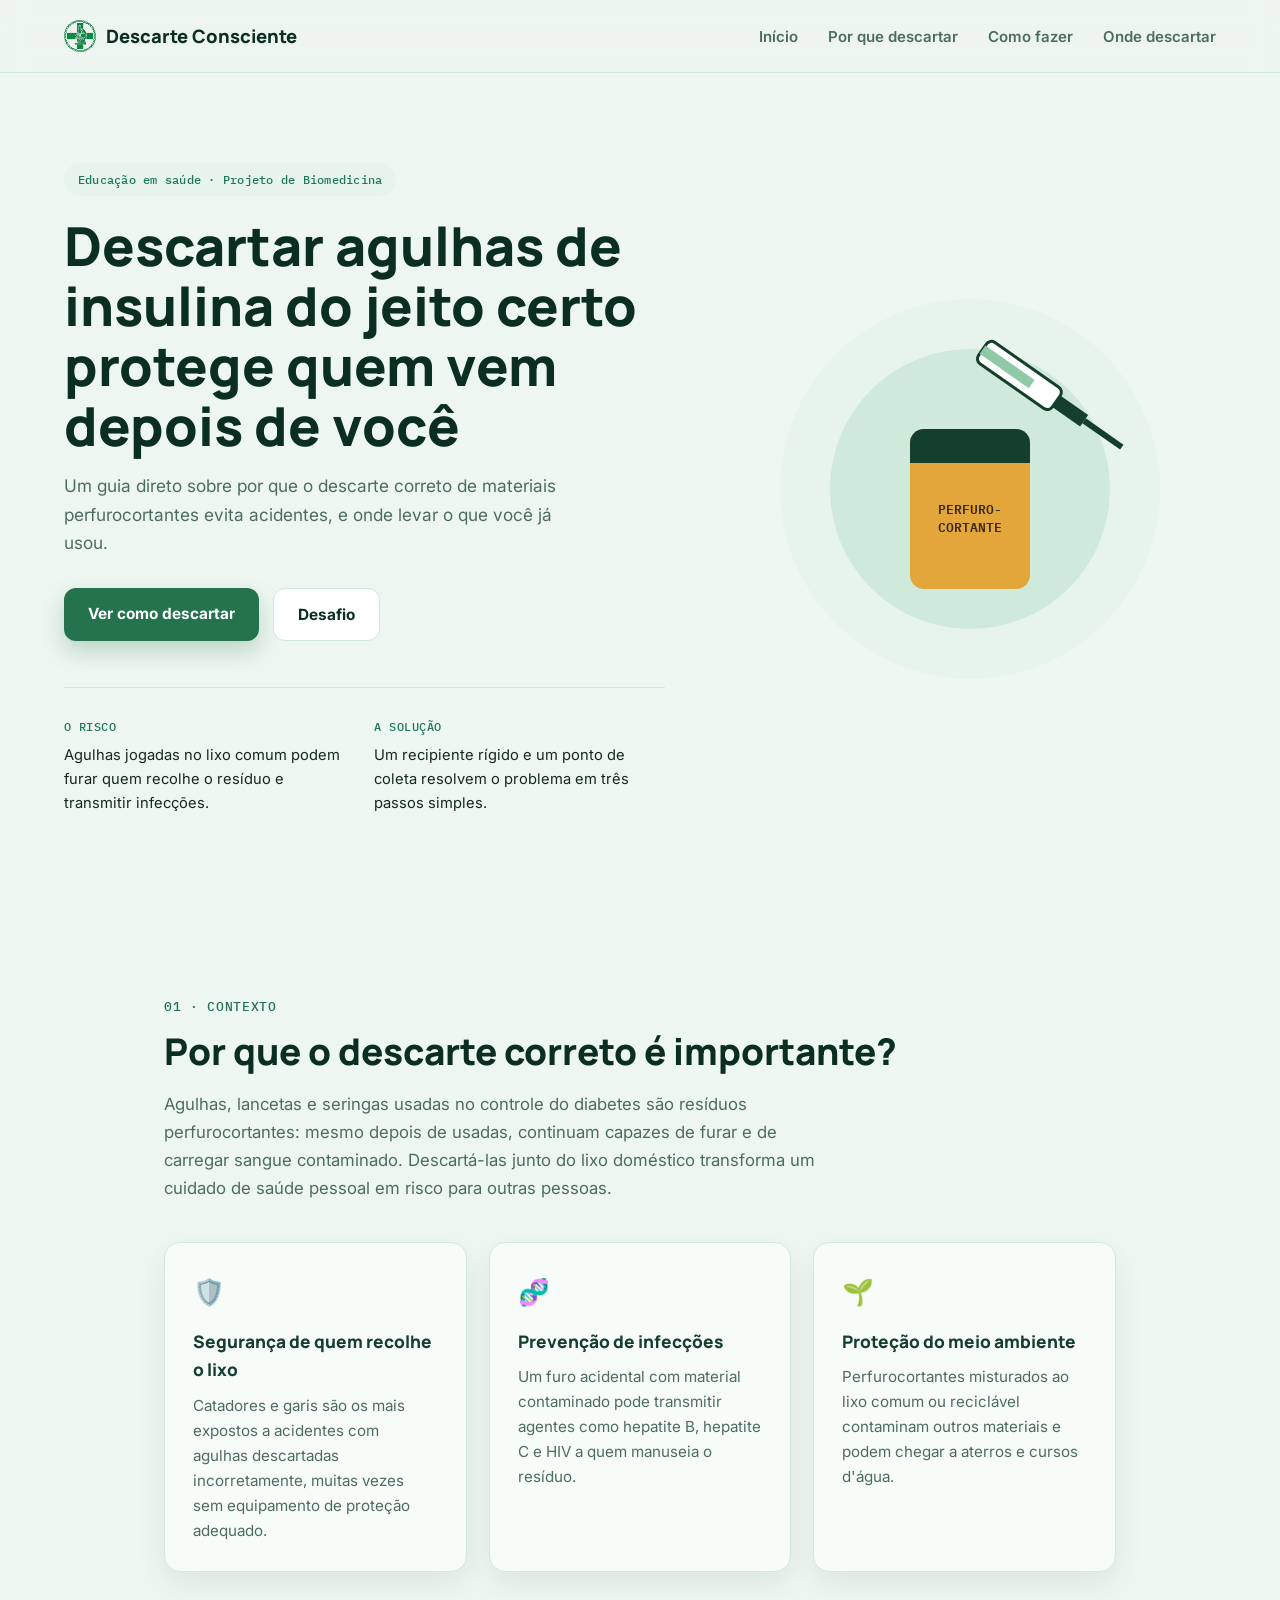
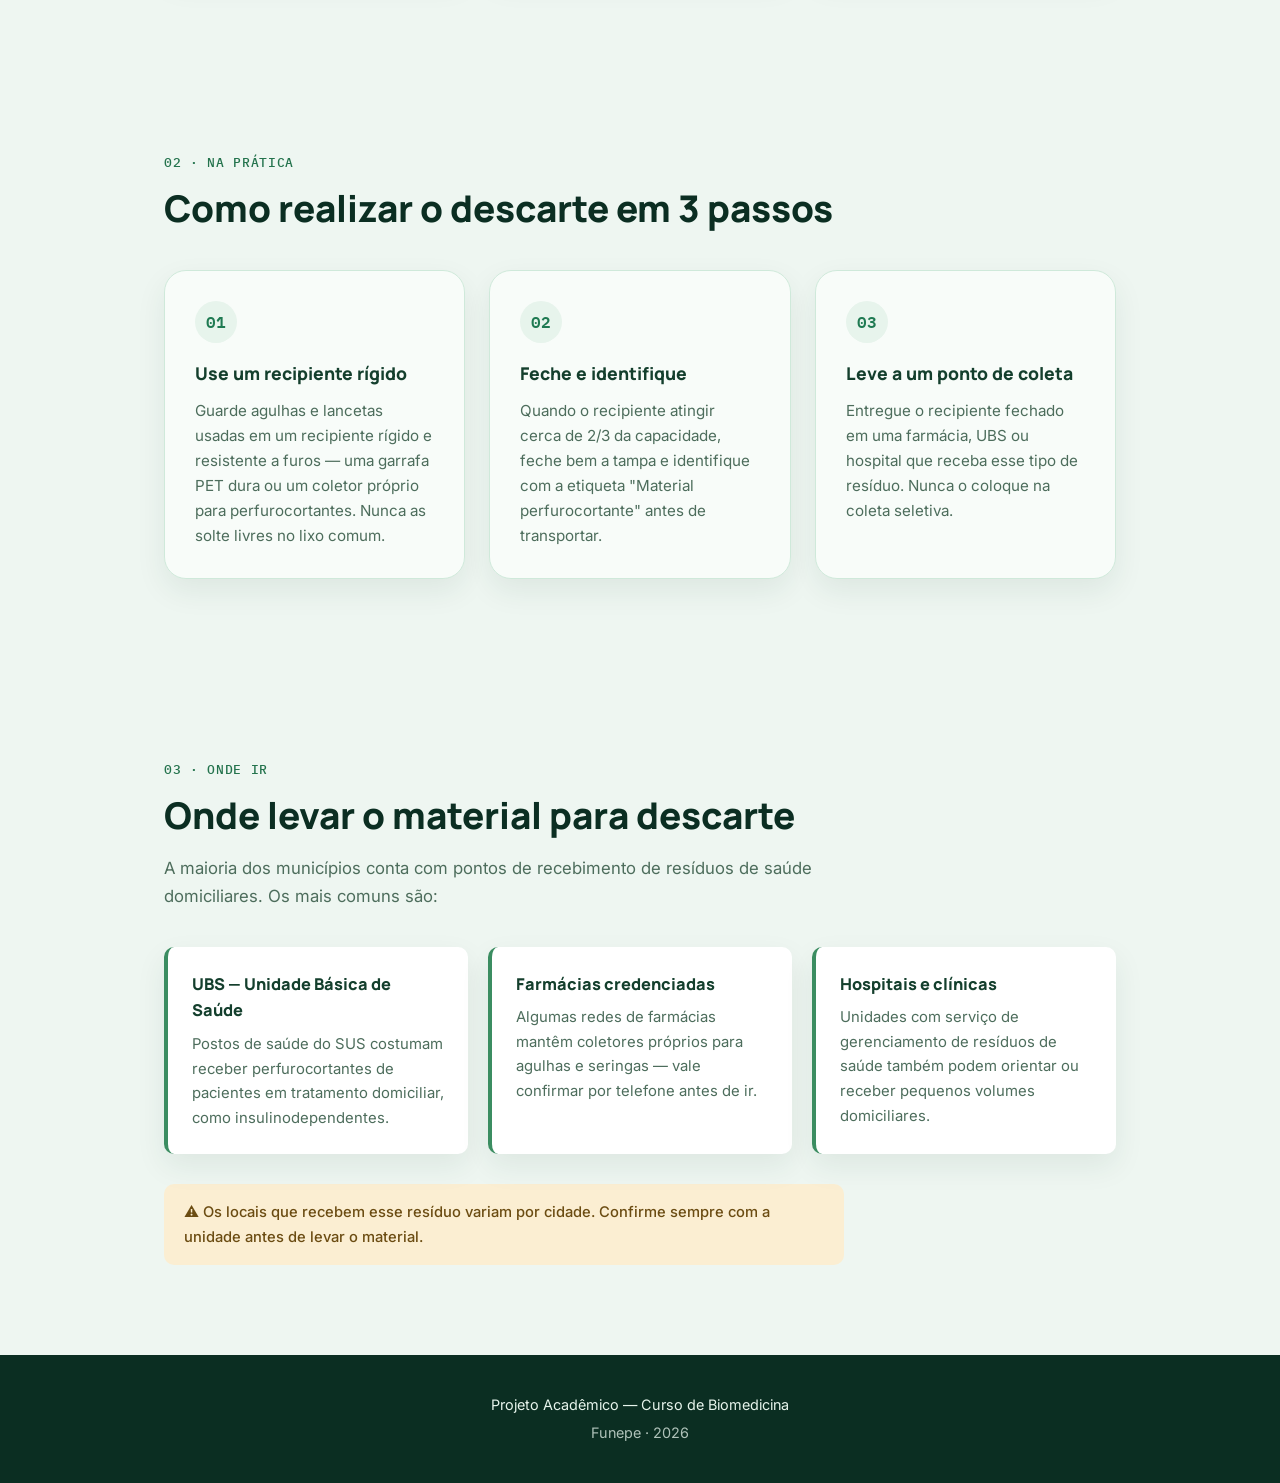
==== index.html @ 776cdbb0 "Add files via upload" ====
<!DOCTYPE html>
<html lang="pt-BR">
<head>
    <meta charset="UTF-8">
    <meta name="viewport" content="width=device-width, initial-scale=1.0">
    <title>Descarte Consciente — Descarte seguro de material perfurocortante</title>
    <meta name="description" content="Guia sobre o descarte correto de agulhas e materiais perfurocortantes usados no tratamento do diabetes: por que importa, como fazer e onde levar.">

    <link rel="preconnect" href="https://fonts.googleapis.com">
    <link rel="preconnect" href="https://fonts.gstatic.com" crossorigin>
    <link href="https://fonts.googleapis.com/css2?family=Manrope:wght@500;700;800&family=Inter:wght@400;500;600&family=IBM+Plex+Mono:wght@500&display=swap" rel="stylesheet">

    <link rel="stylesheet" href="stylesheet.css">
</head>
<body>

    <a class="skip-link" href="#inicio">Pular para o conteúdo</a>

    <header>
        <nav>
            <a href="#inicio" class="logo">
                <img class="logo-mark" src="logo.png" width="32" height="32" alt="Descarte Consciente" loading="eager">
                Descarte Consciente
            </a>

            <ul>
                <li><a href="#inicio">Início</a></li>
                <li><a href="#importancia">Por que descartar</a></li>
                <li><a href="#como">Como fazer</a></li>
                <li><a href="#locais">Onde descartar</a></li>
            </ul>
        </nav>
    </header>

    <main>

        <section id="inicio" class="hero">

            <div class="hero-content">
                <span class="eyebrow">Educação em saúde · Projeto de Biomedicina</span>

                <h1>Descartar agulhas de insulina do jeito certo protege quem vem depois de você</h1>

                <p>Um guia direto sobre por que o descarte correto de materiais perfurocortantes evita acidentes, e onde levar o que você já usou.</p>

                <div class="hero-actions">
                    <a href="#como" class="btn-primary">Ver como descartar</a>
                    <a href="https://forms.gle/UiU4omtEiHNpMWff6" class="btn-secondary">Desafio</a>
                </div>

                <dl class="hero-stats">
                    <div>
                        <dt>O risco</dt>
                        <dd>Agulhas jogadas no lixo comum podem furar quem recolhe o resíduo e transmitir infecções.</dd>
                    </div>
                    <div>
                        <dt>A solução</dt>
                        <dd>Um recipiente rígido e um ponto de coleta resolvem o problema em três passos simples.</dd>
                    </div>
                </dl>
            </div>

            <div class="hero-visual" aria-hidden="true">
                <svg viewBox="0 0 420 420" width="100%" height="100%">
                    <circle cx="210" cy="210" r="190" fill="var(--green-100)"/>
                    <circle cx="210" cy="210" r="140" fill="var(--green-200)"/>

                    <!-- coletor perfurocortante -->
                    <rect x="150" y="150" width="120" height="160" rx="14" fill="var(--amber-500)"/>
                    <rect x="150" y="150" width="120" height="34" rx="14" fill="var(--forest-800)"/>
                    <rect x="150" y="170" width="120" height="14" fill="var(--forest-800)"/>
                    <text x="210" y="235" text-anchor="middle" font-family="IBM Plex Mono, monospace" font-size="13" fill="#3a2a08" font-weight="600">PERFURO-</text>
                    <text x="210" y="253" text-anchor="middle" font-family="IBM Plex Mono, monospace" font-size="13" fill="#3a2a08" font-weight="600">CORTANTE</text>

                    <!-- seringa -->
                    <g transform="translate(230 60) rotate(35)">
                        <rect x="0" y="0" width="90" height="26" rx="6" fill="#ffffff" stroke="var(--forest-800)" stroke-width="3"/>
                        <rect x="0" y="8" width="60" height="10" fill="var(--green-300)"/>
                        <rect x="90" y="6" width="34" height="14" fill="var(--forest-800)"/>
                        <rect x="124" y="10" width="46" height="6" fill="var(--forest-800)"/>
                    </g>
                </svg>
            </div>

        </section>

        <section id="importancia">
            <span class="section-label">01 · Contexto</span>
            <h2>Por que o descarte correto é importante?</h2>

            <p>Agulhas, lancetas e seringas usadas no controle do diabetes são resíduos perfurocortantes: mesmo depois de usadas, continuam capazes de furar e de carregar sangue contaminado. Descartá-las junto do lixo doméstico transforma um cuidado de saúde pessoal em risco para outras pessoas.</p>

            <div class="grid-cards">
                <article class="info-card">
                    <div class="card-icon" aria-hidden="true">🛡️</div>
                    <h3>Segurança de quem recolhe o lixo</h3>
                    <p>Catadores e garis são os mais expostos a acidentes com agulhas descartadas incorretamente, muitas vezes sem equipamento de proteção adequado.</p>
                </article>

                <article class="info-card">
                    <div class="card-icon" aria-hidden="true">🧬</div>
                    <h3>Prevenção de infecções</h3>
                    <p>Um furo acidental com material contaminado pode transmitir agentes como hepatite B, hepatite C e HIV a quem manuseia o resíduo.</p>
                </article>

                <article class="info-card">
                    <div class="card-icon" aria-hidden="true">🌱</div>
                    <h3>Proteção do meio ambiente</h3>
                    <p>Perfurocortantes misturados ao lixo comum ou reciclável contaminam outros materiais e podem chegar a aterros e cursos d'água.</p>
                </article>
            </div>
        </section>

        <section id="como">
            <span class="section-label">02 · Na prática</span>
            <h2>Como realizar o descarte em 3 passos</h2>

            <div class="passos">
                <article>
                    <span>01</span>
                    <h3>Use um recipiente rígido</h3>
                    <p>Guarde agulhas e lancetas usadas em um recipiente rígido e resistente a furos — uma garrafa PET dura ou um coletor próprio para perfurocortantes. Nunca as solte livres no lixo comum.</p>
                </article>

                <article>
                    <span>02</span>
                    <h3>Feche e identifique</h3>
                    <p>Quando o recipiente atingir cerca de 2/3 da capacidade, feche bem a tampa e identifique com a etiqueta "Material perfurocortante" antes de transportar.</p>
                </article>

                <article>
                    <span>03</span>
                    <h3>Leve a um ponto de coleta</h3>
                    <p>Entregue o recipiente fechado em uma farmácia, UBS ou hospital que receba esse tipo de resíduo. Nunca o coloque na coleta seletiva.</p>
                </article>
            </div>
        </section>

        <section id="locais" class="locais">
            <span class="section-label">03 · Onde ir</span>
            <h2>Onde levar o material para descarte</h2>

            <p>A maioria dos municípios conta com pontos de recebimento de resíduos de saúde domiciliares. Os mais comuns são:</p>

            <div class="locais-grid">
                <div class="local-card">
                    <h3>UBS — Unidade Básica de Saúde</h3>
                    <p>Postos de saúde do SUS costumam receber perfurocortantes de pacientes em tratamento domiciliar, como insulinodependentes.</p>
                </div>

                <div class="local-card">
                    <h3>Farmácias credenciadas</h3>
                    <p>Algumas redes de farmácias mantêm coletores próprios para agulhas e seringas — vale confirmar por telefone antes de ir.</p>
                </div>

                <div class="local-card">
                    <h3>Hospitais e clínicas</h3>
                    <p>Unidades com serviço de gerenciamento de resíduos de saúde também podem orientar ou receber pequenos volumes domiciliares.</p>
                </div>
            </div>

            <p class="locais-nota">⚠ Os locais que recebem esse resíduo variam por cidade. Confirme sempre com a unidade antes de levar o material.</p>
        </section>
    </main>

    <footer>
        <p>Projeto Acadêmico — Curso de Biomedicina</p>
        <p>Funepe · 2026</p>
    </footer>

    <script src="main.js"></script>
</body>
</html>
---- stylesheet.css ----
/* =========================
   TOKENS
========================= */

:root {
    --forest-900: #0b2e22;
    --forest-800: #143f2d;
    --green-700: #1f7a52;
    --green-600: #24734d;
    --green-500: #3b8d61;
    --green-300: #8fc9a6;
    --green-200: #cfe9da;
    --green-100: #e7f4ec;

    --amber-500: #e2a63b;
    --amber-100: #fbeed2;

    --ink: #16281f;
    --muted: #4d6d5c;
    --paper: #f8fcf9;
    --bg: #eef6f1;

    --font-display: "Manrope", "Arial", sans-serif;
    --font-body: "Inter", "Arial", sans-serif;
    --font-mono: "IBM Plex Mono", "Courier New", monospace;

    --radius-lg: 22px;
    --radius-md: 16px;
    --shadow-soft: 0 12px 30px rgba(20, 63, 45, 0.08);
}

* {
    margin: 0;
    padding: 0;
    box-sizing: border-box;
}

html {
    scroll-behavior: smooth;
}

body {
    font-family: var(--font-body);
    color: var(--ink);
    background: var(--bg);
    line-height: 1.65;
}

h1, h2, h3 {
    font-family: var(--font-display);
    font-weight: 800;
}

a {
    color: inherit;
}

/* =========================
   ACESSIBILIDADE
========================= */

.skip-link {
    position: absolute;
    top: -60px;
    left: 16px;
    z-index: 2000;

    padding: 10px 18px;

    background: var(--forest-900);
    color: white;

    border-radius: 8px;

    text-decoration: none;
    font-weight: 600;

    transition: top 0.2s ease;
}

.skip-link:focus {
    top: 12px;
}

a:focus-visible,
button:focus-visible {
    outline: 3px solid var(--amber-500);
    outline-offset: 3px;
}


/* =========================
   HEADER
========================= */

header {
    position: sticky;
    top: 0;
    z-index: 1000;

    background: rgba(238, 246, 241, 0.9);
    backdrop-filter: blur(12px);

    border-bottom: 1px solid var(--green-200);
}

nav {
    max-width: 1200px;
    min-height: 72px;

    margin: auto;
    padding: 0 24px;

    display: flex;
    align-items: center;
    justify-content: space-between;
}

.logo {
    display: flex;
    align-items: center;
    gap: 10px;

    color: var(--forest-900);

    text-decoration: none;

    font-family: var(--font-display);
    font-size: 1.15rem;
    font-weight: 800;
}

.logo-mark {
    width: 32px;
    height: 32px;

    object-fit: contain;
    flex-shrink: 0;
}

nav ul {
    list-style: none;

    display: flex;
    align-items: center;

    gap: 30px;
}

nav ul a {
    color: var(--muted);

    text-decoration: none;

    font-size: 0.94rem;
    font-weight: 600;

    transition: color 0.2s ease;
}

nav ul a:hover {
    color: var(--green-600);
}


/* =========================
   HERO
========================= */

.hero {
    max-width: 1200px;
    min-height: calc(100vh - 72px);

    margin: auto;
    padding: 90px 24px;

    display: grid;
    grid-template-columns: 1.1fr 0.9fr;
    align-items: center;
    gap: 60px;
}

.eyebrow {
    display: inline-block;

    padding: 6px 14px;

    background: var(--green-100);
    color: var(--green-700);

    border-radius: 999px;

    font-family: var(--font-mono);
    font-size: 0.78rem;
    font-weight: 500;
    letter-spacing: 0.02em;
}

.hero h1 {
    margin: 20px 0 16px;

    color: var(--forest-900);

    font-size: clamp(2.2rem, 4.2vw, 3.4rem);
    line-height: 1.12;
}

.hero p {
    max-width: 500px;
    margin-bottom: 30px;

    color: var(--muted);
    font-size: 1.08rem;
}

.hero-actions {
    display: flex;
    flex-wrap: wrap;
    gap: 14px;

    margin-bottom: 46px;
}

.btn-primary,
.btn-secondary {
    display: inline-block;

    padding: 13px 24px;

    border-radius: 12px;

    text-decoration: none;
    font-weight: 700;
    font-size: 0.96rem;

    transition: 0.25s ease;
}

.btn-primary {
    background: var(--green-600);
    color: white;

    box-shadow: 0 10px 22px rgba(36, 115, 77, 0.25);
}

.btn-primary:hover {
    background: var(--forest-800);
    transform: translateY(-2px);
}

.btn-secondary {
    background: white;
    color: var(--forest-900);

    border: 1px solid var(--green-200);
}

.btn-secondary:hover {
    border-color: var(--green-500);
    transform: translateY(-2px);
}

.hero-stats {
    display: grid;
    grid-template-columns: 1fr 1fr;
    gap: 20px;

    padding-top: 28px;
    border-top: 1px solid var(--green-200);
}

.hero-stats dt {
    font-family: var(--font-mono);
    font-size: 0.78rem;
    font-weight: 500;

    color: var(--green-700);

    text-transform: uppercase;
    letter-spacing: 0.04em;

    margin-bottom: 6px;
}

.hero-stats dd {
    color: var(--ink);
    font-size: 0.92rem;
}

.hero-visual svg {
    display: block;
    max-width: 420px;
    margin: auto;
}


/* =========================
   SEÇÕES
========================= */

section:not(.hero) {
    max-width: 1000px;
    margin: auto;
    padding: 90px 24px;
}

.section-label {
    display: block;

    margin-bottom: 12px;

    color: var(--green-600);

    font-family: var(--font-mono);
    font-size: 0.82rem;
    font-weight: 500;
    letter-spacing: 0.05em;
    text-transform: uppercase;
}

section h2 {
    margin-bottom: 18px;

    color: var(--forest-900);

    font-size: clamp(1.7rem, 3vw, 2.3rem);
    line-height: 1.2;
}

section > p {
    max-width: 680px;

    color: var(--muted);
    font-size: 1.05rem;
}


/* =========================
   CARDS DE INFORMAÇÃO
========================= */

.grid-cards {
    margin-top: 40px;

    display: grid;
    grid-template-columns: repeat(3, 1fr);
    gap: 22px;
}

.info-card {
    padding: 28px;

    background: var(--paper);
    border: 1px solid var(--green-200);
    border-radius: var(--radius-md);

    box-shadow: var(--shadow-soft);
}

.card-icon {
    font-size: 1.6rem;
    margin-bottom: 14px;
}

.info-card h3 {
    margin-bottom: 8px;
    color: var(--forest-800);
    font-size: 1.08rem;
}

.info-card p {
    color: var(--muted);
    font-size: 0.95rem;
}


/* =========================
   PASSOS
========================= */

.passos {
    margin-top: 40px;

    display: grid;
    grid-template-columns: repeat(3, 1fr);
    gap: 24px;
}

.passos article {
    padding: 30px;

    background: var(--paper);
    border: 1px solid var(--green-200);
    border-radius: var(--radius-lg);

    box-shadow: var(--shadow-soft);

    transition: transform 0.3s ease, box-shadow 0.3s ease;
}

.passos article:hover {
    transform: translateY(-6px);
    box-shadow: 0 18px 35px rgba(20, 63, 45, 0.14);
}

.passos span {
    display: inline-flex;

    width: 42px;
    height: 42px;

    align-items: center;
    justify-content: center;

    margin-bottom: 16px;

    border-radius: 50%;

    background: var(--green-100);
    color: var(--green-700);

    font-family: var(--font-mono);
    font-weight: 600;
}

.passos h3 {
    margin-bottom: 10px;
    color: var(--forest-800);
    font-size: 1.1rem;
}

.passos p {
    color: var(--muted);
    font-size: 0.95rem;
}


/* =========================
   LOCAIS
========================= */

.locais-grid {
    margin-top: 36px;

    display: grid;
    grid-template-columns: repeat(3, 1fr);
    gap: 20px;
}

.local-card {
    padding: 24px;

    background: white;
    border-left: 4px solid var(--green-500);
    border-radius: 10px;

    box-shadow: var(--shadow-soft);
}

.local-card h3 {
    margin-bottom: 8px;
    color: var(--forest-800);
    font-size: 1.02rem;
}

.local-card p {
    color: var(--muted);
    font-size: 0.93rem;
}

.locais-nota {
    margin-top: 30px;
    padding: 16px 20px;

    background: var(--amber-100);
    border-radius: 10px;

    color: #6b4c12;
    font-size: 0.92rem;
    font-weight: 500;
}


/* =========================
   FOOTER
========================= */

footer {
    padding: 38px 24px;

    text-align: center;

    background: var(--forest-900);
    color: var(--green-100);

    font-size: 0.9rem;
}

footer p + p {
    margin-top: 4px;
    opacity: 0.75;
}


/* =========================
   ANIMAÇÕES
========================= */

.reveal {
    opacity: 0;
    transform: translateY(30px);

    transition: opacity 0.7s ease, transform 0.7s ease;
}

.reveal.visible {
    opacity: 1;
    transform: translateY(0);
}

.title-animation {
    animation: titleEnter 0.9s ease forwards;
}

@keyframes titleEnter {
    from { opacity: 0; transform: translateY(20px); }
    to   { opacity: 1; transform: translateY(0); }
}


/* =========================
   BOTÃO VOLTAR AO TOPO
========================= */

.top-button {
    position: fixed;

    right: 25px;
    bottom: 25px;

    width: 46px;
    height: 46px;

    border: none;
    border-radius: 50%;

    background: var(--green-600);
    color: white;

    font-size: 20px;
    font-weight: bold;

    cursor: pointer;

    opacity: 0;
    visibility: hidden;
    transform: translateY(20px);

    box-shadow: var(--shadow-soft);

    transition: 0.3s ease;
    z-index: 999;
}

.top-button.show {
    opacity: 1;
    visibility: visible;
    transform: translateY(0);
}

.top-button:hover {
    background: var(--forest-800);
    transform: translateY(-4px);
}


/* =========================
   BARRA DE PROGRESSO
========================= */

.progress-bar {
    position: fixed;
    top: 0;
    left: 0;

    height: 3px;
    width: 0;

    background: var(--amber-500);
    z-index: 9999;
}


/* =========================
   MENU MOBILE
========================= */

.menu-button {
    display: none;

    border: none;
    background: transparent;

    color: var(--forest-900);
    font-size: 26px;

    cursor: pointer;
}


/* =========================
   RESPONSIVO
========================= */

@media (max-width: 900px) {
    .grid-cards,
    .locais-grid {
        grid-template-columns: 1fr;
    }
}

@media (max-width: 800px) {

    nav ul {
        display: none;
    }

    .menu-button {
        display: block;
    }

    nav {
        position: relative;
    }

    nav ul.mobile-menu {
        display: flex;
        position: absolute;

        top: 64px;
        left: 0;
        width: 100%;

        padding: 20px;

        flex-direction: column;
        align-items: flex-start;
        gap: 18px;

        background: var(--bg);
        border-bottom: 1px solid var(--green-200);
        box-shadow: 0 10px 25px rgba(20, 63, 45, 0.1);

        animation: menuEnter 0.25s ease;
    }

    .hero {
        min-height: auto;
        padding-top: 60px;
        padding-bottom: 60px;

        grid-template-columns: 1fr;
        text-align: center;
    }

    .hero p {
        margin-left: auto;
        margin-right: auto;
    }

    .hero-stats {
        grid-template-columns: 1fr;
        text-align: left;
    }

    .hero-actions {
        justify-content: center;
    }

    .hero-visual svg {
        max-width: 300px;
    }

    section:not(.hero) {
        padding-top: 60px;
        padding-bottom: 60px;
    }

    .passos {
        grid-template-columns: 1fr;
    }
}

@keyframes menuEnter {
    from { opacity: 0; transform: translateY(-10px); }
    to   { opacity: 1; transform: translateY(0); }
}


/* =========================
   REDUÇÃO DE MOVIMENTO
========================= */

@media (prefers-reduced-motion: reduce) {
    *, *::before, *::after {
        scroll-behavior: auto !important;
        animation-duration: 0.01ms !important;
        animation-iteration-count: 1 !important;
        transition-duration: 0.01ms !important;
    }
}
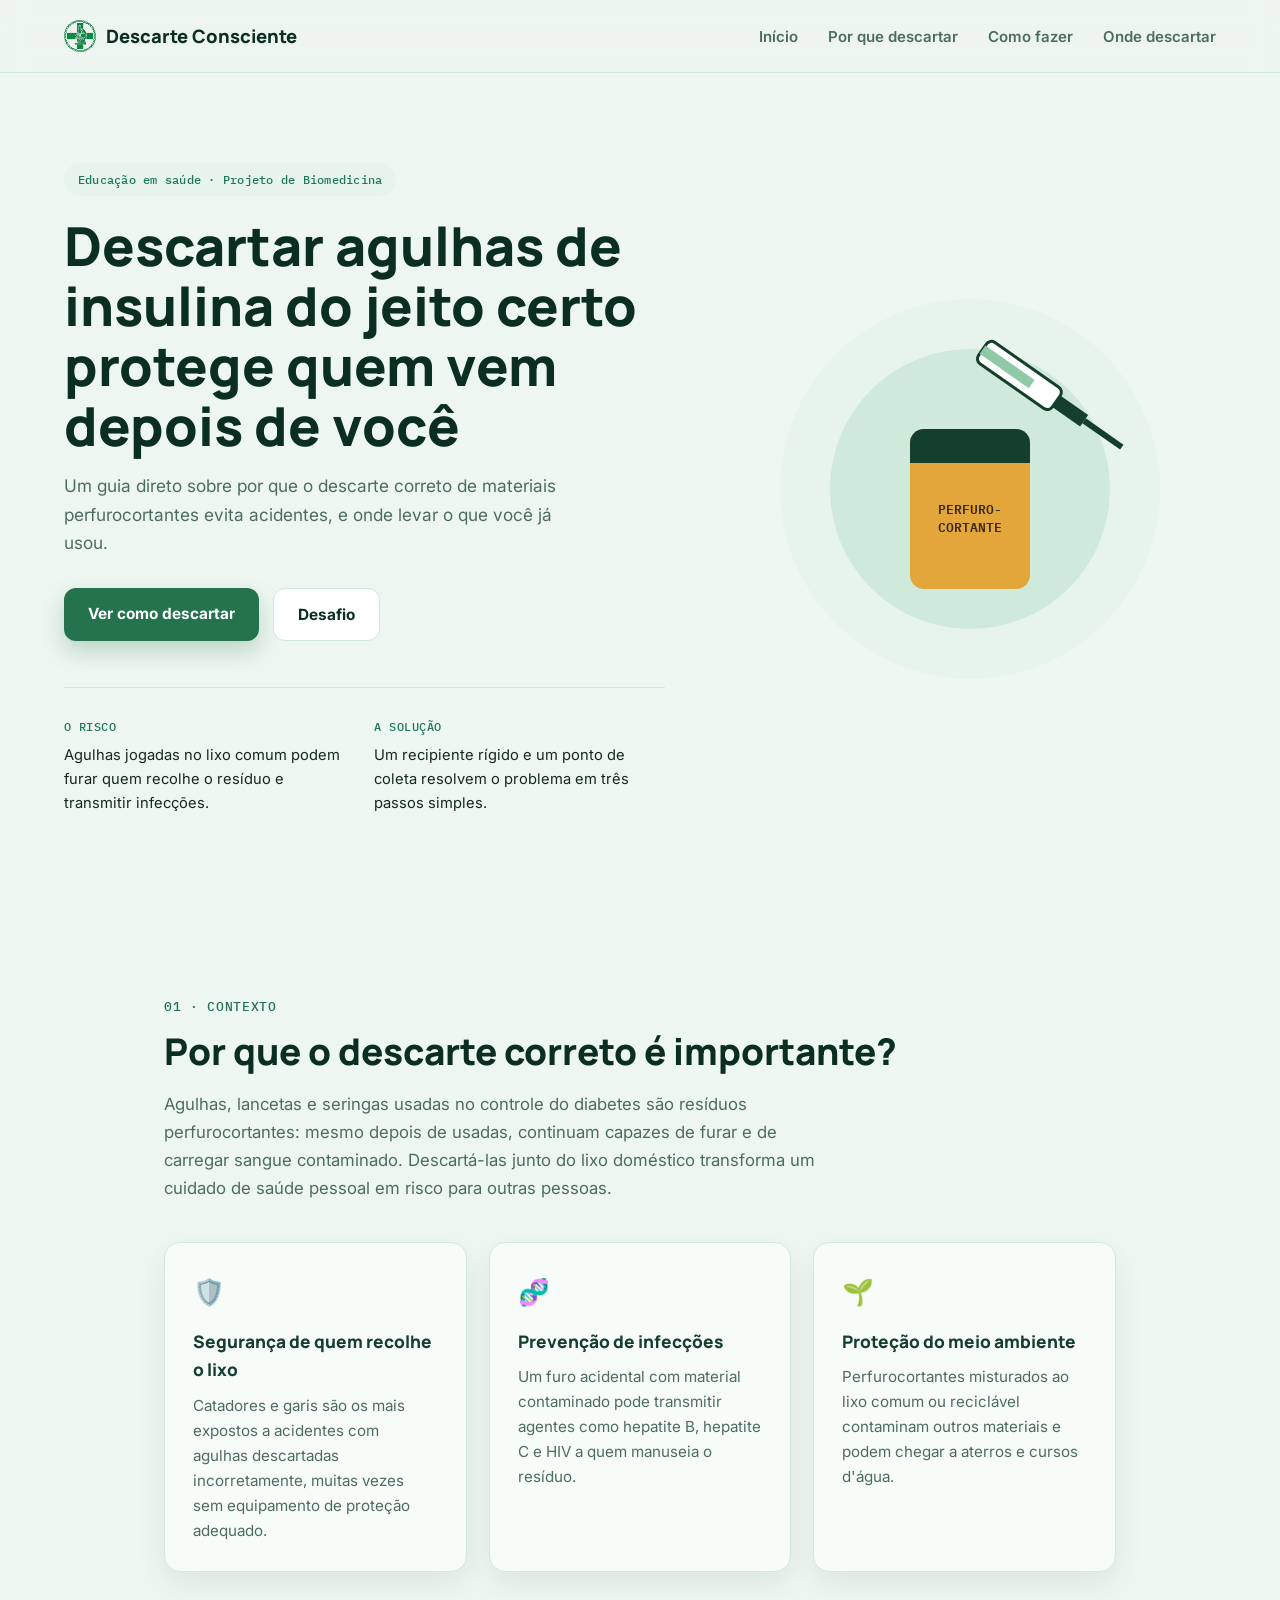
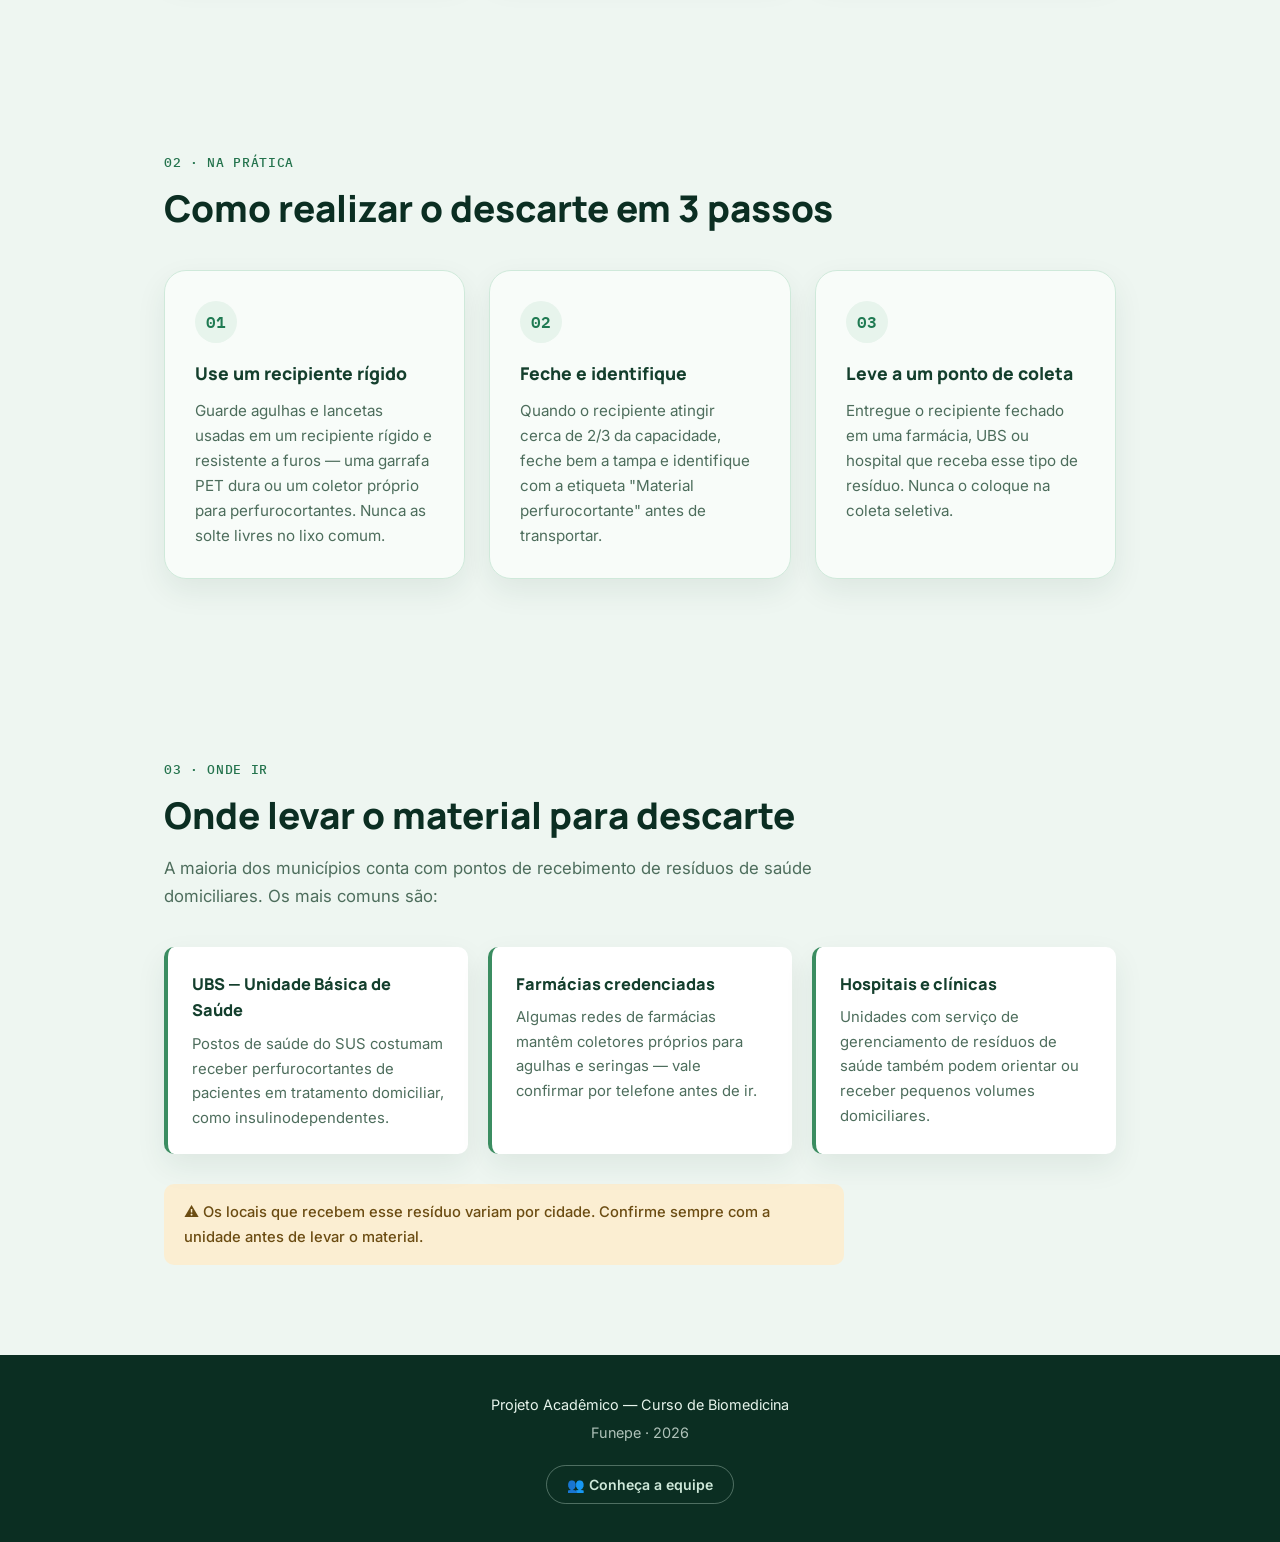
==== commit c28d65db: "Add files via upload Adicionados Nomes" ====
--- a/index.html
+++ b/index.html
@@ -166,7 +166,38 @@
     <footer>
         <p>Projeto Acadêmico — Curso de Biomedicina</p>
         <p>Funepe · 2026</p>
+        <button
+            type="button"
+            id="team-toggle"
+            class="team-toggle"
+            aria-haspopup="dialog"
+            aria-expanded="false"
+            aria-controls="team-modal"
+        >
+            👥 Conheça a equipe
+        </button>
     </footer>
+
+    <div id="team-modal" class="team-modal" role="dialog" aria-modal="true" aria-labelledby="team-modal-title" hidden>
+        <div class="team-modal-backdrop" data-close></div>
+        <div class="team-modal-content" role="document">
+            <button type="button" class="team-modal-close" data-close aria-label="Fechar">✕</button>
+
+            <span class="section-label">Equipe</span>
+            <h3 id="team-modal-title">Integrantes do projeto</h3>
+
+            <ul class="team-list">
+                <li>Beatriz Rueda</li>
+                <li>Laira Senna</li>
+                <li>Maria Clara</li>
+                <li>Emilly</li>
+                <li>Paulo</li>
+                <li>Thiago</li>
+            </ul>
+
+            <p class="team-dev">Dev · Luiz K.</p>
+        </div>
+    </div>
 
     <script src="main.js"></script>
 </body>
--- a/stylesheet.css
+++ b/stylesheet.css
@@ -501,6 +501,166 @@
     opacity: 0.75;
 }
 
+.team-toggle {
+    display: inline-flex;
+    align-items: center;
+    gap: 8px;
+
+    margin-top: 20px;
+    padding: 10px 20px;
+
+    background: transparent;
+    color: var(--green-200);
+    border: 1px solid rgba(207, 233, 218, 0.35);
+    border-radius: 999px;
+
+    font-family: var(--font-body);
+    font-size: 0.88rem;
+    font-weight: 600;
+
+    cursor: pointer;
+    transition: 0.25s ease;
+}
+
+.team-toggle:hover {
+    background: rgba(207, 233, 218, 0.1);
+    border-color: var(--green-200);
+    transform: translateY(-2px);
+}
+
+
+/* =========================
+   MODAL DA EQUIPE
+========================= */
+
+.team-modal {
+    position: fixed;
+    inset: 0;
+    z-index: 3000;
+
+    display: flex;
+    align-items: center;
+    justify-content: center;
+
+    padding: 24px;
+}
+
+.team-modal[hidden] {
+    display: none;
+}
+
+.team-modal-backdrop {
+    position: absolute;
+    inset: 0;
+
+    background: rgba(11, 46, 34, 0.55);
+    backdrop-filter: blur(4px);
+
+    animation: modalFade 0.2s ease;
+}
+
+.team-modal-content {
+    position: relative;
+
+    width: 100%;
+    max-width: 420px;
+
+    padding: 40px 34px 34px;
+
+    background: var(--paper);
+    border-radius: var(--radius-lg);
+
+    box-shadow: 0 24px 60px rgba(11, 46, 34, 0.28);
+
+    animation: modalEnter 0.25s ease;
+}
+
+.team-modal-content h3 {
+    margin-top: 10px;
+    margin-bottom: 22px;
+
+    color: var(--forest-900);
+    font-size: 1.4rem;
+}
+
+.team-modal-close {
+    position: absolute;
+    top: 16px;
+    right: 16px;
+
+    width: 34px;
+    height: 34px;
+
+    display: flex;
+    align-items: center;
+    justify-content: center;
+
+    border: none;
+    border-radius: 50%;
+
+    background: var(--green-100);
+    color: var(--forest-800);
+
+    font-size: 15px;
+    cursor: pointer;
+
+    transition: 0.2s ease;
+}
+
+.team-modal-close:hover {
+    background: var(--green-200);
+    transform: rotate(90deg);
+}
+
+.team-list {
+    list-style: none;
+
+    display: flex;
+    flex-direction: column;
+    gap: 10px;
+}
+
+.team-list li {
+    padding: 12px 16px;
+
+    background: white;
+    border: 1px solid var(--green-200);
+    border-radius: 10px;
+
+    color: var(--ink);
+    font-weight: 600;
+    font-size: 0.98rem;
+}
+
+.team-dev {
+    margin-top: 26px;
+    padding-top: 18px;
+
+    border-top: 1px dashed var(--green-200);
+
+    color: var(--muted);
+    font-family: var(--font-mono);
+    font-size: 0.82rem;
+    text-align: right;
+}
+
+@keyframes modalFade {
+    from { opacity: 0; }
+    to   { opacity: 1; }
+}
+
+@keyframes modalEnter {
+    from { opacity: 0; transform: translateY(16px) scale(0.98); }
+    to   { opacity: 1; transform: translateY(0) scale(1); }
+}
+
+@media (prefers-reduced-motion: reduce) {
+    .team-modal-backdrop,
+    .team-modal-content {
+        animation: none;
+    }
+}
+
 
 /* =========================
    ANIMAÇÕES
